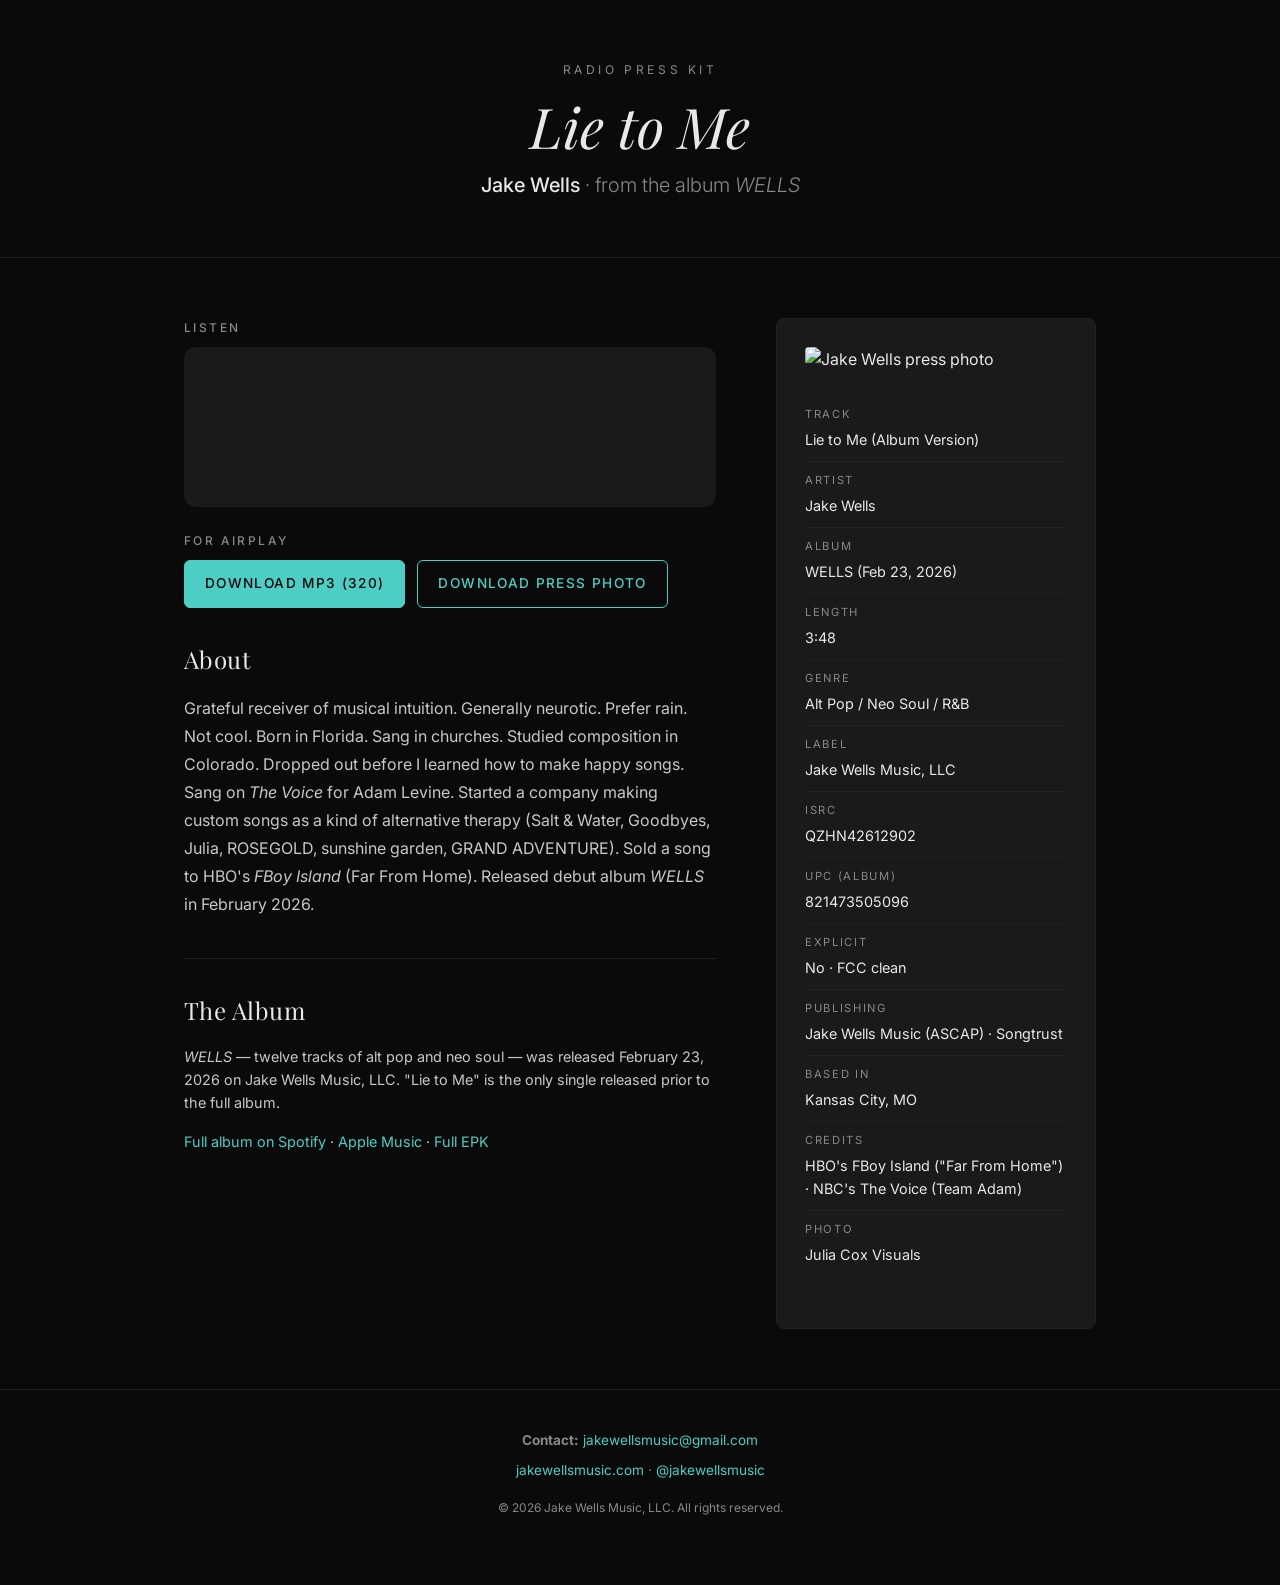
==== radio/index.html @ 41de13ee "Add /radio/ press kit for Lie to Me single Hidden from main nav (noindex). Hosts 320 MP3, hi-res pre" ====
<!DOCTYPE html>
<html lang="en">
<head>
  <meta charset="UTF-8">
  <meta name="viewport" content="width=device-width, initial-scale=1.0">
  <title>Jake Wells — "Lie to Me" Radio Press Kit</title>
  <meta name="description" content="Radio press kit for Jake Wells' single 'Lie to Me' from the debut album WELLS. Alt pop / neo soul from Kansas City.">
  <meta name="robots" content="noindex, nofollow">
  <meta property="og:title" content="Jake Wells — Lie to Me (Radio Press Kit)">
  <meta property="og:description" content="Alt pop / neo soul from Kansas City. Music featured on HBO's FBoy Island.">
  <meta property="og:image" content="https://jakewellsmusic.com/radio/jake-wells-press-photo.jpg">
  <meta property="og:type" content="music.song">
  <link rel="preconnect" href="https://fonts.googleapis.com">
  <link rel="preconnect" href="https://fonts.gstatic.com" crossorigin>
  <link href="https://fonts.googleapis.com/css2?family=Inter:wght@300;400;500;600&family=Playfair+Display:ital,wght@0,400;0,600;1,400&display=swap" rel="stylesheet">
  <style>
    *, *::before, *::after { margin: 0; padding: 0; box-sizing: border-box; }
    :root {
      --bg: #0a0a0a;
      --bg-section: #111111;
      --bg-card: #1a1a1a;
      --text: #e8e8e8;
      --text-muted: #888888;
      --accent: #4ecdc4;
      --accent-hover: #45b7b0;
      --border: #222;
      --font-body: 'Inter', -apple-system, sans-serif;
      --font-display: 'Playfair Display', Georgia, serif;
    }
    html { scroll-behavior: smooth; }
    body {
      font-family: var(--font-body);
      background: var(--bg);
      color: var(--text);
      line-height: 1.6;
      -webkit-font-smoothing: antialiased;
    }
    .container { max-width: 960px; margin: 0 auto; padding: 0 24px; }
    a { color: var(--accent); text-decoration: none; }
    a:hover { color: var(--accent-hover); }

    /* Header */
    .header {
      padding: 60px 0 40px;
      border-bottom: 1px solid var(--border);
      text-align: center;
    }
    .header-eyebrow {
      font-size: 0.75rem;
      letter-spacing: 0.3em;
      text-transform: uppercase;
      color: var(--text-muted);
      margin-bottom: 16px;
    }
    .header-title {
      font-family: var(--font-display);
      font-style: italic;
      font-size: 3.5rem;
      font-weight: 400;
      line-height: 1.1;
      margin-bottom: 12px;
    }
    .header-artist {
      font-size: 1.25rem;
      color: var(--text-muted);
      font-weight: 300;
    }
    .header-artist strong { color: var(--text); font-weight: 500; }

    /* Main content */
    main { padding: 60px 0; }

    .grid {
      display: grid;
      grid-template-columns: 1fr 320px;
      gap: 60px;
      align-items: start;
    }
    @media (max-width: 768px) {
      .grid { grid-template-columns: 1fr; gap: 40px; }
      .header-title { font-size: 2.5rem; }
    }

    h2 {
      font-family: var(--font-display);
      font-size: 1.5rem;
      font-weight: 400;
      margin-bottom: 16px;
      letter-spacing: 0.02em;
    }
    h3 {
      font-size: 0.75rem;
      text-transform: uppercase;
      letter-spacing: 0.2em;
      color: var(--text-muted);
      margin-bottom: 10px;
      font-weight: 500;
    }
    p { margin-bottom: 16px; color: #c8c8c8; }

    /* Sidebar */
    .sidebar {
      background: var(--bg-card);
      border: 1px solid var(--border);
      border-radius: 8px;
      padding: 28px;
      position: sticky;
      top: 24px;
    }
    .sidebar-photo {
      width: 100%;
      border-radius: 4px;
      margin-bottom: 24px;
      display: block;
    }
    .fact-list {
      list-style: none;
      margin-bottom: 24px;
    }
    .fact-list li {
      padding: 10px 0;
      border-bottom: 1px solid var(--border);
      font-size: 0.9rem;
    }
    .fact-list li:last-child { border-bottom: none; }
    .fact-label {
      display: block;
      color: var(--text-muted);
      font-size: 0.7rem;
      text-transform: uppercase;
      letter-spacing: 0.15em;
      margin-bottom: 4px;
    }
    .fact-value { color: var(--text); }

    /* Embed wrapper */
    .embed {
      margin-bottom: 24px;
      border-radius: 12px;
      overflow: hidden;
      background: var(--bg-card);
    }

    /* Buttons */
    .btn-group { display: flex; flex-wrap: wrap; gap: 12px; margin-bottom: 32px; }
    .btn {
      display: inline-flex;
      align-items: center;
      gap: 8px;
      padding: 12px 20px;
      border: 1px solid var(--accent);
      border-radius: 6px;
      color: var(--accent);
      font-size: 0.85rem;
      font-weight: 500;
      text-transform: uppercase;
      letter-spacing: 0.1em;
      transition: all 0.2s ease;
    }
    .btn:hover {
      background: var(--accent);
      color: var(--bg);
    }
    .btn-primary {
      background: var(--accent);
      color: var(--bg);
    }
    .btn-primary:hover {
      background: var(--accent-hover);
      border-color: var(--accent-hover);
      color: var(--bg);
    }

    /* Bio section */
    .bio p {
      font-size: 1rem;
      line-height: 1.75;
      color: #c8c8c8;
    }
    .bio em { font-style: italic; }

    /* Album context */
    .album-block {
      margin-top: 40px;
      padding-top: 32px;
      border-top: 1px solid var(--border);
    }
    .album-block p { font-size: 0.9rem; }

    /* Footer */
    footer {
      padding: 40px 0 60px;
      border-top: 1px solid var(--border);
      text-align: center;
      color: var(--text-muted);
      font-size: 0.85rem;
    }
    footer p { margin-bottom: 8px; color: var(--text-muted); }
    footer a { color: var(--accent); }
  </style>
</head>
<body>

  <div class="header">
    <div class="container">
      <div class="header-eyebrow">Radio Press Kit</div>
      <h1 class="header-title">Lie to Me</h1>
      <p class="header-artist"><strong>Jake Wells</strong> &middot; from the album <em>WELLS</em></p>
    </div>
  </div>

  <main>
    <div class="container grid">

      <div class="content">

        <!-- Spotify embed -->
        <h3>Listen</h3>
        <div class="embed">
          <iframe style="border-radius:12px" src="https://open.spotify.com/embed/track/1OvWDPW3xg6MbBPV69knHd?utm_source=generator&theme=0" width="100%" height="152" frameBorder="0" allowfullscreen="" allow="autoplay; clipboard-write; encrypted-media; fullscreen; picture-in-picture" loading="lazy"></iframe>
        </div>

        <!-- Download buttons -->
        <h3>For Airplay</h3>
        <div class="btn-group">
          <a href="jake-wells-lie-to-me.mp3" download class="btn btn-primary">
            Download MP3 (320)
          </a>
          <a href="jake-wells-press-photo.jpg" download class="btn">
            Download Press Photo
          </a>
        </div>

        <!-- Bio -->
        <div class="bio">
          <h2>About</h2>
          <p>Grateful receiver of musical intuition. Generally neurotic. Prefer rain. Not cool. Born in Florida. Sang in churches. Studied composition in Colorado. Dropped out before I learned how to make happy songs. Sang on <em>The Voice</em> for Adam Levine. Started a company making custom songs as a kind of alternative therapy (Salt &amp; Water, Goodbyes, Julia, ROSEGOLD, sunshine garden, GRAND ADVENTURE). Sold a song to HBO's <em>FBoy Island</em> (Far From Home). Released debut album <em>WELLS</em> in February 2026.</p>
        </div>

        <!-- Album context -->
        <div class="album-block">
          <h2>The Album</h2>
          <p><em>WELLS</em> &mdash; twelve tracks of alt pop and neo soul &mdash; was released February 23, 2026 on Jake Wells Music, LLC. "Lie to Me" is the only single released prior to the full album.</p>
          <p>
            <a href="https://open.spotify.com/album/1mo2AfEA1FnMQ8KyM5w0fQ" target="_blank" rel="noopener">Full album on Spotify</a> &middot;
            <a href="https://music.apple.com/us/artist/jake-wells" target="_blank" rel="noopener">Apple Music</a> &middot;
            <a href="https://jakewellsmusic.com" target="_blank" rel="noopener">Full EPK</a>
          </p>
        </div>

      </div>

      <!-- SIDEBAR: Facts -->
      <aside class="sidebar">
        <img src="jake-wells-press-photo.jpg" alt="Jake Wells press photo" class="sidebar-photo">
        <ul class="fact-list">
          <li>
            <span class="fact-label">Track</span>
            <span class="fact-value">Lie to Me (Album Version)</span>
          </li>
          <li>
            <span class="fact-label">Artist</span>
            <span class="fact-value">Jake Wells</span>
          </li>
          <li>
            <span class="fact-label">Album</span>
            <span class="fact-value">WELLS (Feb 23, 2026)</span>
          </li>
          <li>
            <span class="fact-label">Length</span>
            <span class="fact-value">3:48</span>
          </li>
          <li>
            <span class="fact-label">Genre</span>
            <span class="fact-value">Alt Pop / Neo Soul / R&amp;B</span>
          </li>
          <li>
            <span class="fact-label">Label</span>
            <span class="fact-value">Jake Wells Music, LLC</span>
          </li>
          <li>
            <span class="fact-label">ISRC</span>
            <span class="fact-value">QZHN42612902</span>
          </li>
          <li>
            <span class="fact-label">UPC (Album)</span>
            <span class="fact-value">821473505096</span>
          </li>
          <li>
            <span class="fact-label">Explicit</span>
            <span class="fact-value">No &middot; FCC clean</span>
          </li>
          <li>
            <span class="fact-label">Publishing</span>
            <span class="fact-value">Jake Wells Music (ASCAP) &middot; Songtrust</span>
          </li>
          <li>
            <span class="fact-label">Based in</span>
            <span class="fact-value">Kansas City, MO</span>
          </li>
          <li>
            <span class="fact-label">Credits</span>
            <span class="fact-value">HBO's FBoy Island ("Far From Home") &middot; NBC's The Voice (Team Adam)</span>
          </li>
          <li>
            <span class="fact-label">Photo</span>
            <span class="fact-value">Julia Cox Visuals</span>
          </li>
        </ul>
      </aside>

    </div>
  </main>

  <footer>
    <div class="container">
      <p><strong>Contact:</strong> <a href="mailto:jakewellsmusic@gmail.com">jakewellsmusic@gmail.com</a></p>
      <p><a href="https://jakewellsmusic.com">jakewellsmusic.com</a> &middot; <a href="https://instagram.com/jakewellsmusic">@jakewellsmusic</a></p>
      <p style="margin-top: 16px; font-size: 0.75rem;">&copy; 2026 Jake Wells Music, LLC. All rights reserved.</p>
    </div>
  </footer>

</body>
</html>
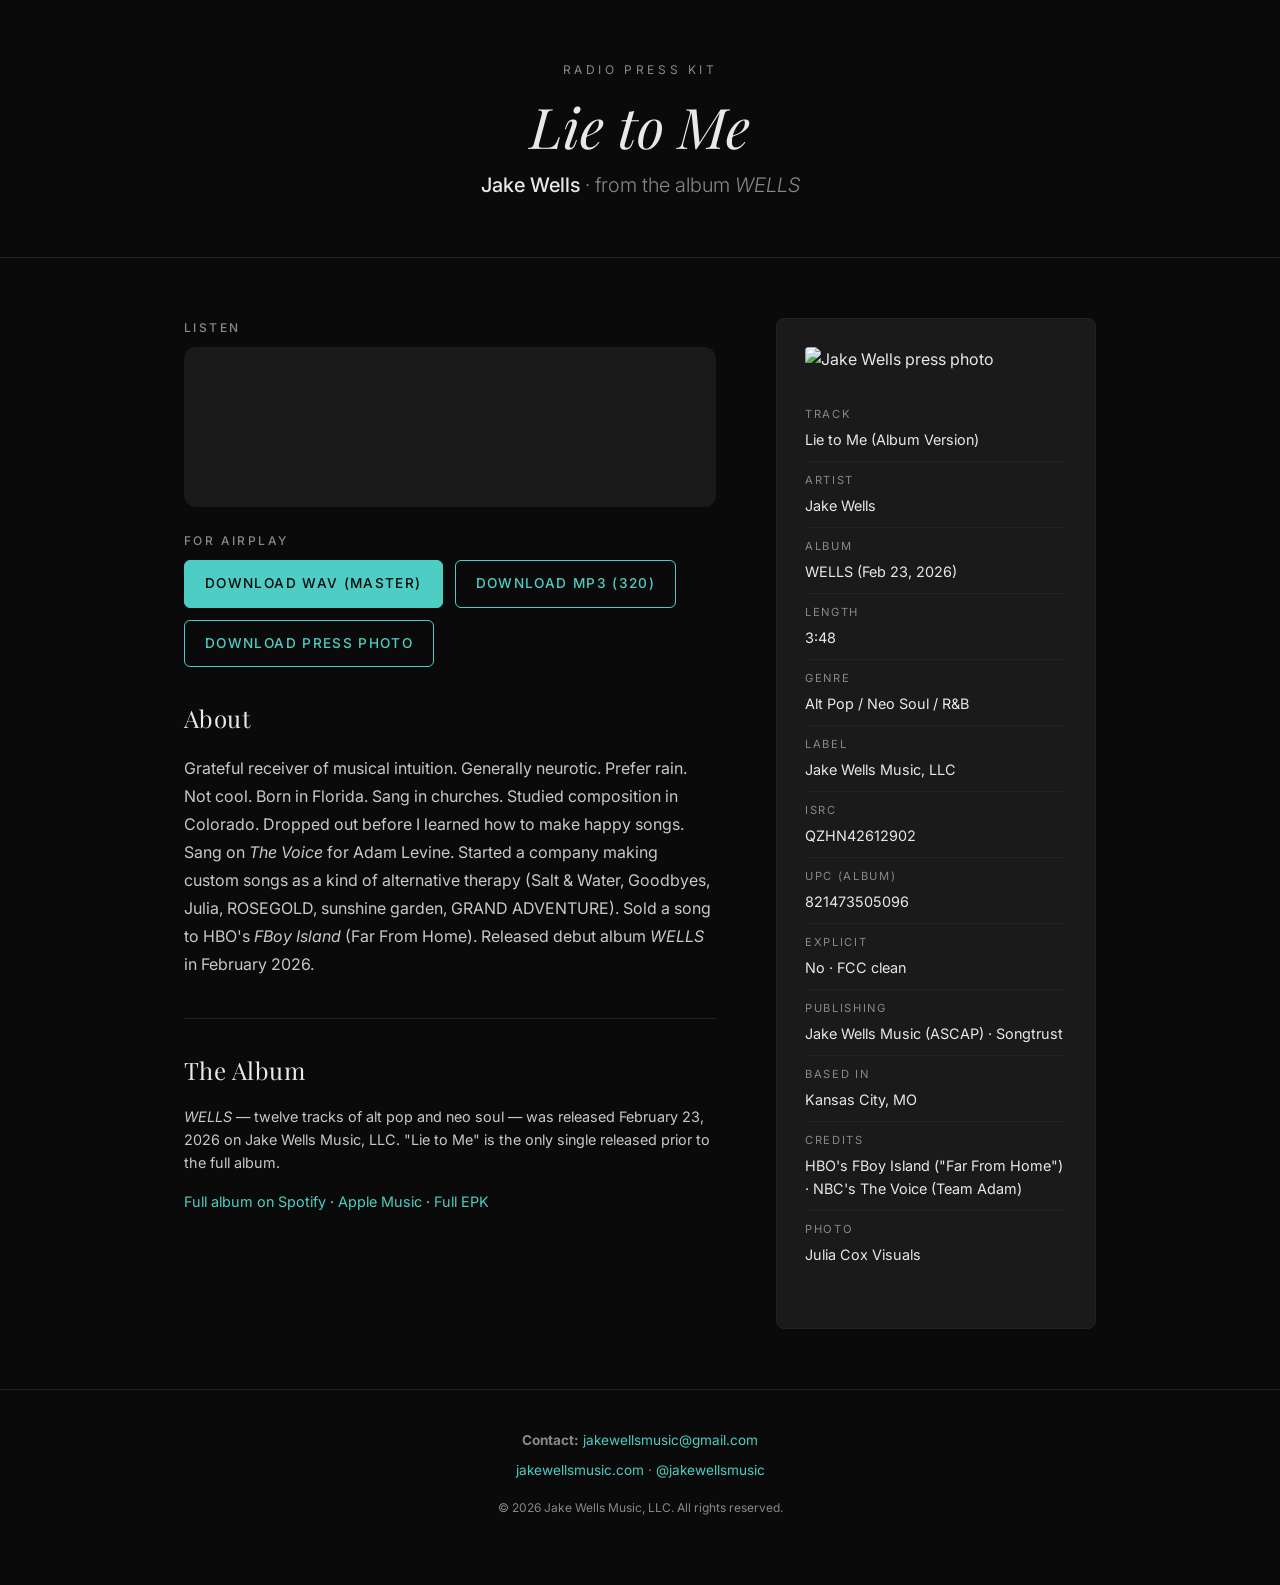
==== commit 07d88f23: "Add WAV master to /radio/ press kit AAA non-comm stations (KUTX, KEXP, etc.) prefer WAV over MP3. Ad" ====
--- a/radio/index.html
+++ b/radio/index.html
@@ -223,7 +223,10 @@
         <!-- Download buttons -->
         <h3>For Airplay</h3>
         <div class="btn-group">
-          <a href="jake-wells-lie-to-me.mp3" download class="btn btn-primary">
+          <a href="jake-wells-lie-to-me.wav" download class="btn btn-primary">
+            Download WAV (Master)
+          </a>
+          <a href="jake-wells-lie-to-me.mp3" download class="btn">
             Download MP3 (320)
           </a>
           <a href="jake-wells-press-photo.jpg" download class="btn">
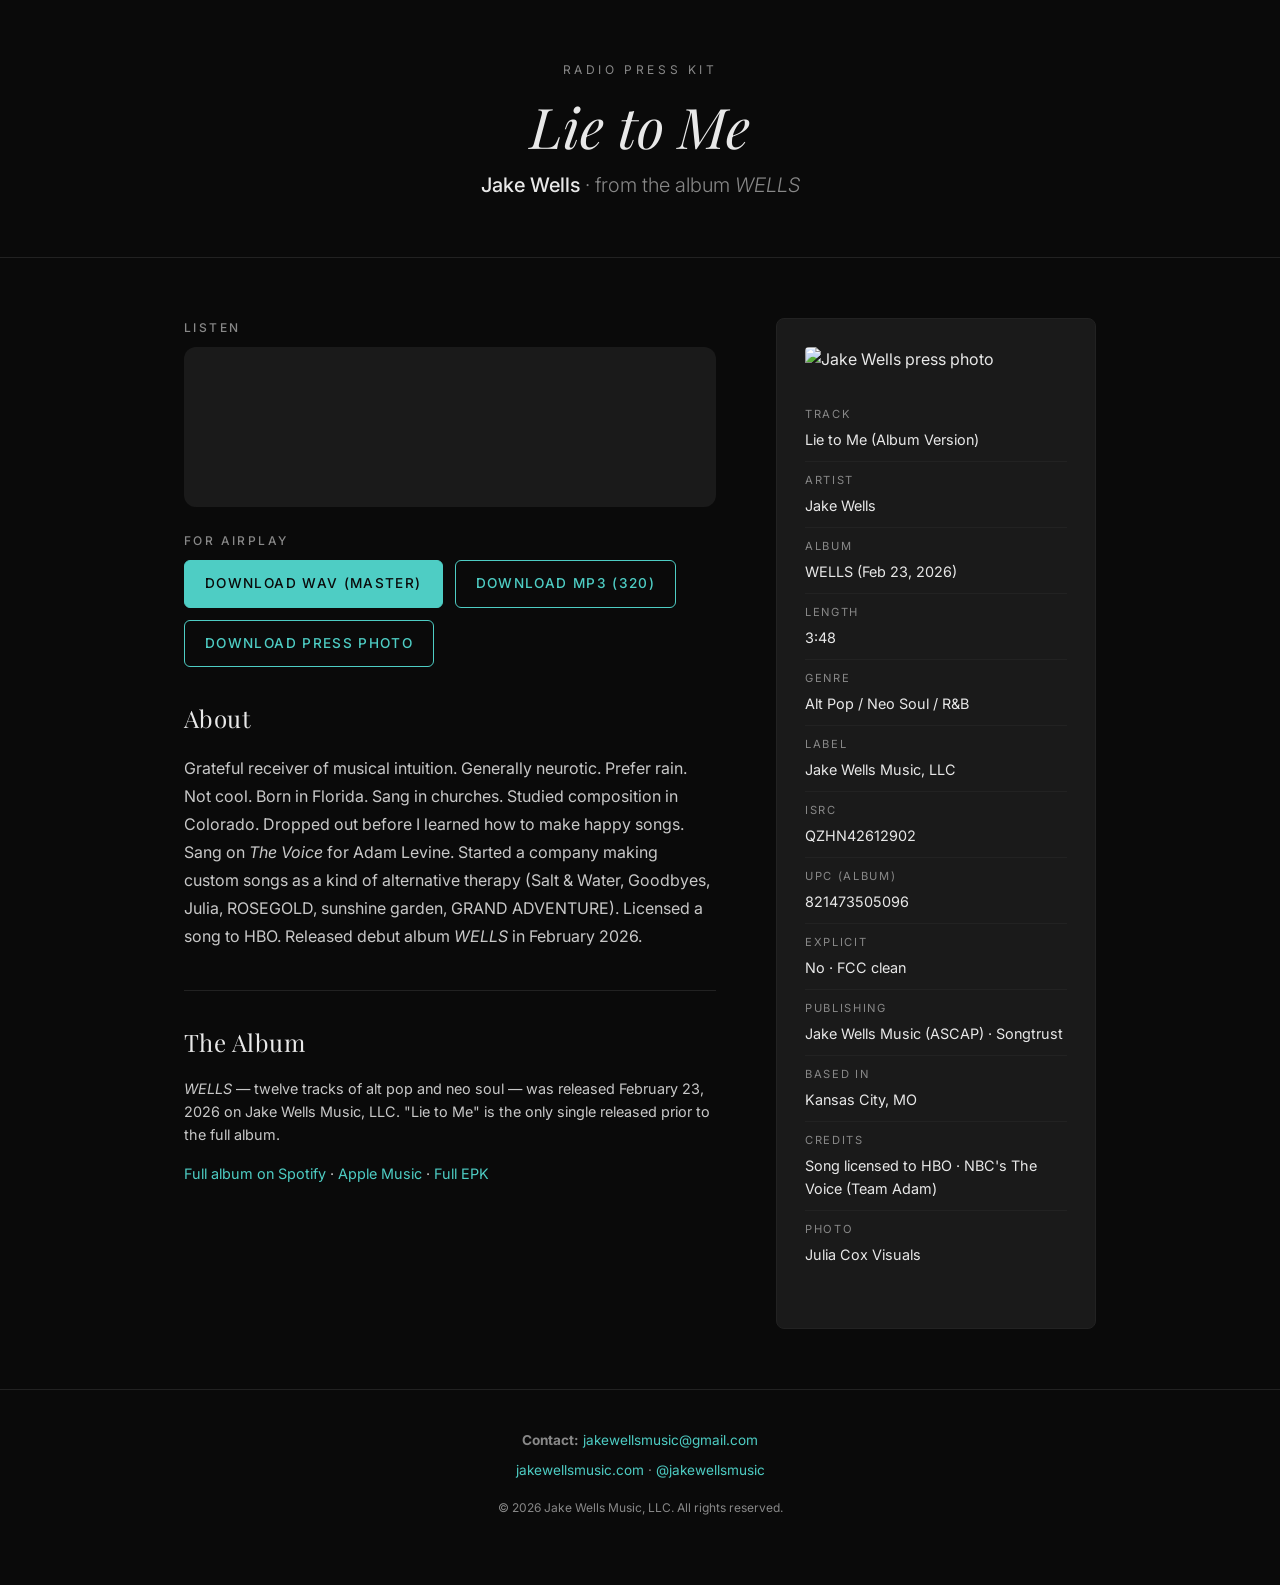
==== commit f04a748e: "Genericize HBO credit on radio kit (remove show name)" ====
--- a/radio/index.html
+++ b/radio/index.html
@@ -237,7 +237,7 @@
         <!-- Bio -->
         <div class="bio">
           <h2>About</h2>
-          <p>Grateful receiver of musical intuition. Generally neurotic. Prefer rain. Not cool. Born in Florida. Sang in churches. Studied composition in Colorado. Dropped out before I learned how to make happy songs. Sang on <em>The Voice</em> for Adam Levine. Started a company making custom songs as a kind of alternative therapy (Salt &amp; Water, Goodbyes, Julia, ROSEGOLD, sunshine garden, GRAND ADVENTURE). Sold a song to HBO's <em>FBoy Island</em> (Far From Home). Released debut album <em>WELLS</em> in February 2026.</p>
+          <p>Grateful receiver of musical intuition. Generally neurotic. Prefer rain. Not cool. Born in Florida. Sang in churches. Studied composition in Colorado. Dropped out before I learned how to make happy songs. Sang on <em>The Voice</em> for Adam Levine. Started a company making custom songs as a kind of alternative therapy (Salt &amp; Water, Goodbyes, Julia, ROSEGOLD, sunshine garden, GRAND ADVENTURE). Licensed a song to HBO. Released debut album <em>WELLS</em> in February 2026.</p>
         </div>
 
         <!-- Album context -->
@@ -303,7 +303,7 @@
           </li>
           <li>
             <span class="fact-label">Credits</span>
-            <span class="fact-value">HBO's FBoy Island ("Far From Home") &middot; NBC's The Voice (Team Adam)</span>
+            <span class="fact-value">Song licensed to HBO &middot; NBC's The Voice (Team Adam)</span>
           </li>
           <li>
             <span class="fact-label">Photo</span>
